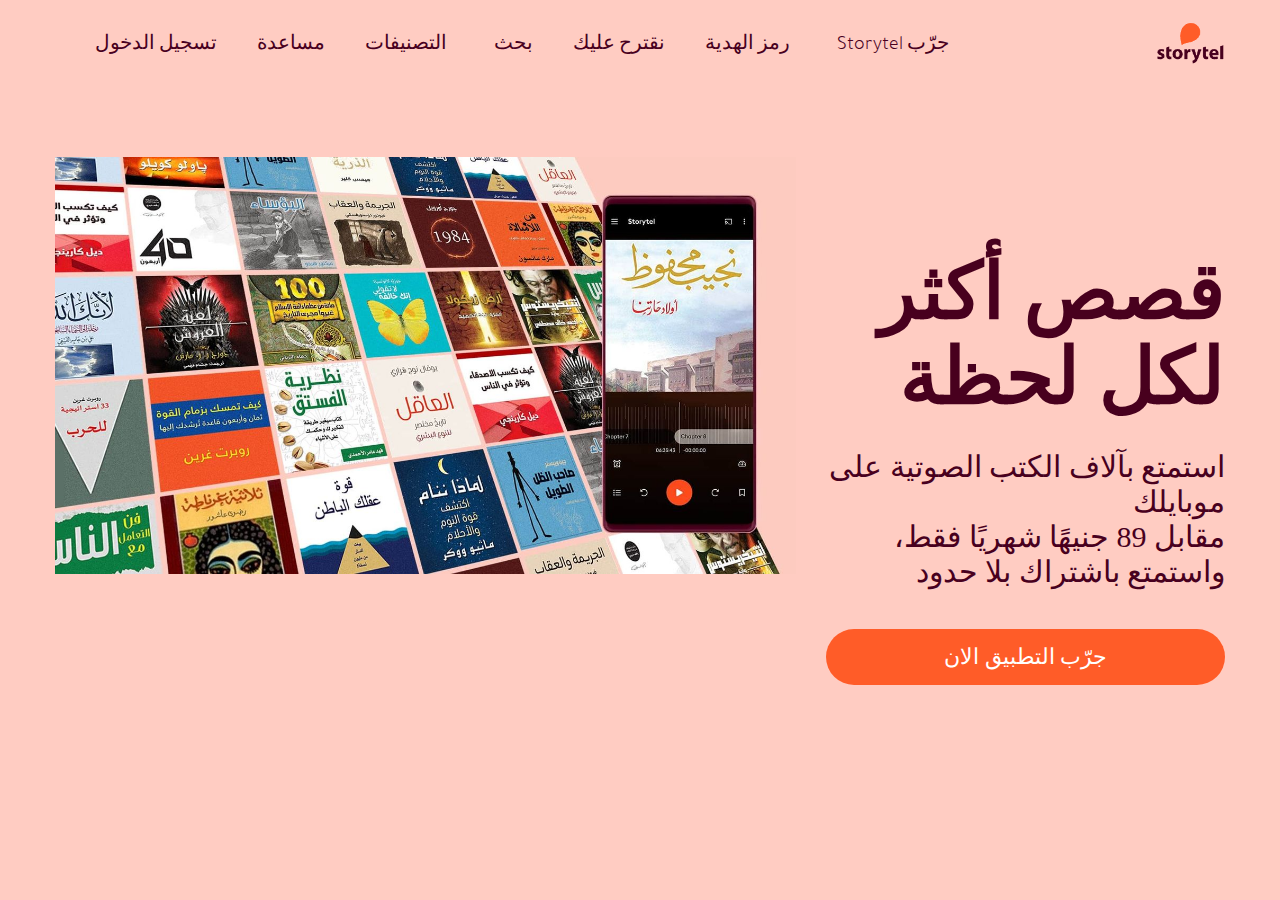
==== index.html @ 80e8d307 "Fonts, Section-1, index file" ====
<!DOCTYPE html>
<html lang="en">
  <head>
    <meta charset="UTF-8" />
    <meta http-equiv="X-UA-Compatible" content="IE=edge" />
    <meta name="viewport" content="width=device-width, initial-scale=1.0" />
    <link rel="icon" type="image/png" href="./Storytel-images/logo.png" />
    <link rel="stylesheet" href="css/main.css" />
    <link rel="stylesheet" href="fonts/Tajawal/stylesheet.css" />
    <link rel="stylesheet" href="fonts/ge-ss/stylesheet.css" />
    <link rel="stylesheet" href="fonts/New folder/stylesheet.css" />
    <link
      rel="stylesheet"
      href="https://cdnjs.cloudflare.com/ajax/libs/font-awesome/6.0.0-beta2/css/all.min.css"
      integrity="sha512-YWzhKL2whUzgiheMoBFwW8CKV4qpHQAEuvilg9FAn5VJUDwKZZxkJNuGM4XkWuk94WCrrwslk8yWNGmY1EduTA=="
      crossorigin="anonymous"
      referrerpolicy="no-referrer"
    />
    <title>الكتب الصوتية معك دائمًا</title>
  </head>
  <body>
    <!-- Start Navbar -->
    <nav>
      <div class="container">
        <ul>
          <li>تسجيل الدخول</li>
          <li>مساعدة</li>
          <li><i class="fas fa-chevron-down"></i> التصنيفات</li>
          <li>بحث</li>
          <li>نقترح عليك</li>
          <li><i class="fas fa-chevron-down"></i> رمز الهدية</li>
          <li>Storytel جرّب</li>
        </ul>
        <img src="Storytel-images/logo-nav.png" alt="" />
      </div>
    </nav>
    <!-- End Navbar -->

    <!-- Start Section 1 -->
    <section class="sec-1">
      <div class="container">
        <div class="left-side">
          <img src="Storytel-images/image.jpg" alt="" />
        </div>
        <div class="right-side">
          <h1>قصص أكثر لكل لحظة</h1>
          <p>
            استمتع بآلاف الكتب الصوتية على موبايلك<br />
            مقابل 89 جنيهًا شهريًا فقط، واستمتع باشتراك بلا حدود
          </p>

          <div class="button">جرّب التطبيق الان</div>
        </div>
      </div>
    </section>
  </body>
</html>
---- css/main.css ----
:root {
  --main-color: #ffccc2;
  --button-color: #ff5c28;
  --second-color: #48001e;
}

body {
  margin: 0;
  box-sizing: border-box;
  background-color: var(--main-color);
  font-family: ;
}
.container {
  padding-left: 15px;
  padding-right: 15px;
  margin-left: auto;
  margin-right: auto;
}
/* Small */
@media (min-width: 768px) {
  .container {
    width: 750px;
  }
}
/* Medium */
@media (min-width: 992px) {
  .container {
    width: 970px;
  }
}
/* Large */
@media (min-width: 1200px) {
  .container {
    width: 1170px;
  }
}
/* XLarge */
@media (min-width: 1440px) {
  .container {
    width: 1540px;
  }
}

nav {
  position: sticky;
  top: 0;
  background-color: var(--main-color);
}
nav .container {
  display: flex;
  justify-content: space-between;
  align-items: center;
  padding: 10px 0px;
}
nav ul {
  list-style: none;
  display: flex;
  font-size: 20px;
  font-family: "tajawal_lightregular";
  padding: 0;
  color: var(--second-color);
}

nav ul li {
  margin-left: 40px;
}
li i {
  margin-right: 7px;
  padding-bottom: 5px;
}
nav .container img {
  width: 6%;
}

.sec-1 {
  padding: 70px 0px;
}

.sec-1 .container {
  display: flex;
}
.sec-1 .container .left-side {
  width: 65%;
}
.sec-1 .container .right-side {
  width: 35%;
  text-align: right;
  padding: 40px 0px 40px 30px;
  color: var(--second-color);
}

.sec-1 .container .right-side h1 {
  font-size: 78px;
  line-height: 85px;
  margin-bottom: 0px;
}
.sec-1 .container .right-side p {
  font-size: 30px;
}
.sec-1 .container .left-side img {
  width: 100%;
}
.sec-1 .container .right-side .button {
  background-color: var(--button-color);
  color: white;
  display: flex;
  justify-content: center;
  align-items: center;
  padding: 15px;
  border-radius: 30px;
  font-size: 22px;
  margin-top: 40px;
}
---- fonts/Tajawal/stylesheet.css ----
/*! Generated by Font Squirrel (https://www.fontsquirrel.com) on November 1, 2021 */



@font-face {
    font-family: 'tajawal_blackregular';
    src: url('arbfonts-tajawal-black-webfont.woff2') format('woff2'),
         url('arbfonts-tajawal-black-webfont.woff') format('woff');
    font-weight: normal;
    font-style: normal;

}




@font-face {
    font-family: 'tajawalbold';
    src: url('arbfonts-tajawal-bold-webfont.woff2') format('woff2'),
         url('arbfonts-tajawal-bold-webfont.woff') format('woff');
    font-weight: normal;
    font-style: normal;

}




@font-face {
    font-family: 'tajawalbold';
    src: url('arbfonts-tajawal-bold-1-webfont.woff2') format('woff2'),
         url('arbfonts-tajawal-bold-1-webfont.woff') format('woff');
    font-weight: normal;
    font-style: normal;

}




@font-face {
    font-family: 'tajawalbold';
    src: url('arbfonts-tajawal-bold-2-webfont.woff2') format('woff2'),
         url('arbfonts-tajawal-bold-2-webfont.woff') format('woff');
    font-weight: normal;
    font-style: normal;

}




@font-face {
    font-family: 'tajawal_extraboldregular';
    src: url('arbfonts-tajawal-extrabold-webfont.woff2') format('woff2'),
         url('arbfonts-tajawal-extrabold-webfont.woff') format('woff');
    font-weight: normal;
    font-style: normal;

}




@font-face {
    font-family: 'tajawal_extralightregular';
    src: url('arbfonts-tajawal-extralight-webfont.woff2') format('woff2'),
         url('arbfonts-tajawal-extralight-webfont.woff') format('woff');
    font-weight: normal;
    font-style: normal;

}




@font-face {
    font-family: 'tajawal_lightregular';
    src: url('arbfonts-tajawal-light-webfont.woff2') format('woff2'),
         url('arbfonts-tajawal-light-webfont.woff') format('woff');
    font-weight: normal;
    font-style: normal;

}




@font-face {
    font-family: 'tajawal_mediumregular';
    src: url('arbfonts-tajawal-medium-webfont.woff2') format('woff2'),
         url('arbfonts-tajawal-medium-webfont.woff') format('woff');
    font-weight: normal;
    font-style: normal;

}




@font-face {
    font-family: 'tajawalregular';
    src: url('arbfonts-tajawal-regular-webfont.woff2') format('woff2'),
         url('arbfonts-tajawal-regular-webfont.woff') format('woff');
    font-weight: normal;
    font-style: normal;

}




@font-face {
    font-family: 'tajawalregular';
    src: url('arbfonts-tajawal-regular-1-webfont.woff2') format('woff2'),
         url('arbfonts-tajawal-regular-1-webfont.woff') format('woff');
    font-weight: normal;
    font-style: normal;

}




@font-face {
    font-family: 'tajawalregular';
    src: url('arbfonts-tajawal-regular-2-webfont.woff2') format('woff2'),
         url('arbfonts-tajawal-regular-2-webfont.woff') format('woff');
    font-weight: normal;
    font-style: normal;

}




@font-face {
    font-family: 'tajawal_blackregular';
    src: url('arbfonts-tajawal-black-webfont.woff2') format('woff2'),
         url('arbfonts-tajawal-black-webfont.woff') format('woff');
    font-weight: normal;
    font-style: normal;

}
---- fonts/ge-ss/stylesheet.css ----
/*! Generated by Font Squirrel (https://www.fontsquirrel.com) on November 1, 2021 */



@font-face {
    font-family: 'ge_ss_twomedium';
    src: url('arbfonts-ge_ss_two_medium_5-webfont.woff2') format('woff2'),
         url('arbfonts-ge_ss_two_medium_5-webfont.woff') format('woff');
    font-weight: normal;
    font-style: normal;

}




@font-face {
    font-family: 'ge_ss_twomedium';
    src: url('arbfonts-ge-ss-two-medium-webfont.woff2') format('woff2'),
         url('arbfonts-ge-ss-two-medium-webfont.woff') format('woff');
    font-weight: normal;
    font-style: normal;

}
---- fonts/New folder/stylesheet.css ----
/*! Generated by Font Squirrel (https://www.fontsquirrel.com) on November 2, 2021 */



@font-face {
    font-family: 'urwgeometricarabiuploadedfile';
    src: url('alfont_com_urwgeometricarabic-black-1-webfont.woff2') format('woff2'),
         url('alfont_com_urwgeometricarabic-black-1-webfont.woff') format('woff');
    font-weight: normal;
    font-style: normal;

}




@font-face {
    font-family: 'urwgeometricarabiuploadedfile';
    src: url('alfont_com_urwgeometricarabic-semibold-1-webfont.woff2') format('woff2'),
         url('alfont_com_urwgeometricarabic-semibold-1-webfont.woff') format('woff');
    font-weight: normal;
    font-style: normal;

}




@font-face {
    font-family: 'urwgeometricarabiuploadedfile';
    src: url('alfont_com_urwgeometricarabic-light-1-webfont.woff2') format('woff2'),
         url('alfont_com_urwgeometricarabic-light-1-webfont.woff') format('woff');
    font-weight: normal;
    font-style: normal;

}




@font-face {
    font-family: 'urwgeometricarabiuploadedfile';
    src: url('alfont_com_urwgeometricarabic-thin-1-webfont.woff2') format('woff2'),
         url('alfont_com_urwgeometricarabic-thin-1-webfont.woff') format('woff');
    font-weight: normal;
    font-style: normal;

}




@font-face {
    font-family: 'urwgeometricarabiuploadedfile';
    src: url('alfont_com_urwgeometricarabic-medium-1-webfont.woff2') format('woff2'),
         url('alfont_com_urwgeometricarabic-medium-1-webfont.woff') format('woff');
    font-weight: normal;
    font-style: normal;

}




@font-face {
    font-family: 'urwgeometricarabiuploadedfile';
    src: url('alfont_com_urwgeometricarabic-regular-webfont.woff2') format('woff2'),
         url('alfont_com_urwgeometricarabic-regular-webfont.woff') format('woff');
    font-weight: normal;
    font-style: normal;

}
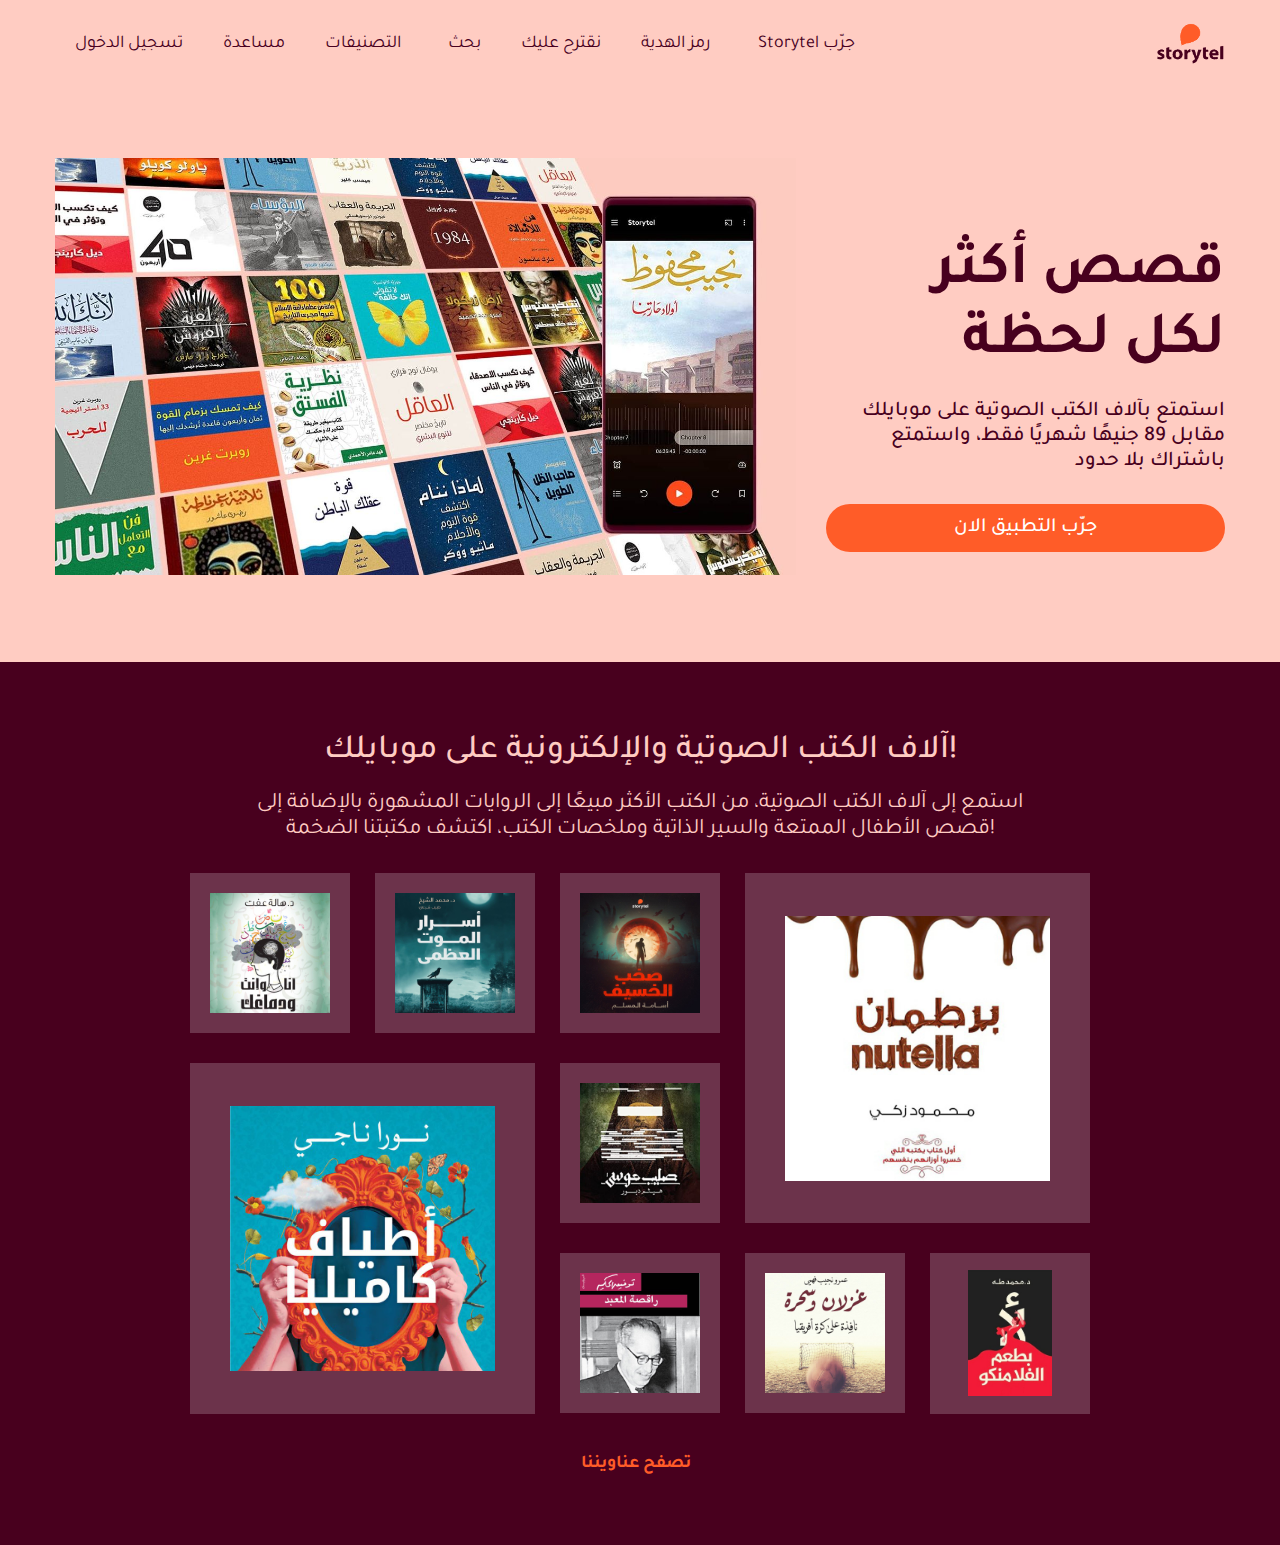
==== commit 8206f579: "removed fonts and add first and second section" ====
--- a/index.html
+++ b/index.html
@@ -5,10 +5,19 @@
     <meta http-equiv="X-UA-Compatible" content="IE=edge" />
     <meta name="viewport" content="width=device-width, initial-scale=1.0" />
     <link rel="icon" type="image/png" href="./Storytel-images/logo.png" />
+
+    <!-- CSS file -->
     <link rel="stylesheet" href="css/main.css" />
-    <link rel="stylesheet" href="fonts/Tajawal/stylesheet.css" />
-    <link rel="stylesheet" href="fonts/ge-ss/stylesheet.css" />
-    <link rel="stylesheet" href="fonts/New folder/stylesheet.css" />
+
+    <!-- Fonts -->
+    <link rel="preconnect" href="https://fonts.googleapis.com" />
+    <link rel="preconnect" href="https://fonts.gstatic.com" crossorigin />
+    <link
+      href="https://fonts.googleapis.com/css2?family=Tajawal:wght@200;300;400;500;700;800&display=swap"
+      rel="stylesheet"
+    />
+
+    <!-- Icons -->
     <link
       rel="stylesheet"
       href="https://cdnjs.cloudflare.com/ajax/libs/font-awesome/6.0.0-beta2/css/all.min.css"
@@ -48,10 +57,49 @@
             استمتع بآلاف الكتب الصوتية على موبايلك<br />
             مقابل 89 جنيهًا شهريًا فقط، واستمتع باشتراك بلا حدود
           </p>
-
           <div class="button">جرّب التطبيق الان</div>
         </div>
       </div>
     </section>
+
+    <section class="sec-2">
+      <div class="container">
+        <div class="head-section">
+          <div class="heading">
+            آلاف الكتب الصوتية والإلكترونية على موبايلك!
+          </div>
+          <div class="desc">
+            استمع إلى آلاف الكتب الصوتية، من الكتب الأكثر مبيعًا إلى الروايات
+            المشهورة بالإضافة إلى<br />
+            قصص الأطفال الممتعة والسير الذاتية وملخصات الكتب، اكتشف مكتبتنا
+            الضخمة!
+          </div>
+        </div>
+        <div class="grid-books">
+          <div class="outer"><img src="Storytel-images/cover7.jpg" /></div>
+          <div class="outer"><img src="Storytel-images/cover8.jpg" /></div>
+          <div class="outer"><img src="Storytel-images/cover9.jpg" /></div>
+          <div class="outer o4"><img src="Storytel-images/cover.jpg" /></div>
+          <div class="outer o5">
+            <img src="Storytel-images/cover5.jpg" alt="" />
+          </div>
+          <div class="outer"><img src="Storytel-images/cover6.jpg" /></div>
+          <div class="outer o7"><img src="Storytel-images/cover2.jpg" /></div>
+          <div class="outer"><img src="Storytel-images/cover3.jpg" /></div>
+          <div class="outer o9"><img src="Storytel-images/cover4.jpg" /></div>
+        </div>
+        <div class="section-footer">
+          <i class="fas fa-angle-left"></i>تصفح عناويننا
+        </div>
+      </div>
+    </section>
+
+    <script>
+      window.addEventListener('scroll', function(){
+        let header = document.querySelector('nav');
+        let windowPosition = window.scrollY > 0;
+            header.classList.toggle('scroll-active', windowPosition);
+      })
+    </script>
   </body>
 </html>
--- a/css/main.css
+++ b/css/main.css
@@ -8,7 +8,7 @@
   margin: 0;
   box-sizing: border-box;
   background-color: var(--main-color);
-  font-family: ;
+  font-family: "Tajawal", sans-serif;
 }
 .container {
   padding-left: 15px;
@@ -37,7 +37,7 @@
 /* XLarge */
 @media (min-width: 1440px) {
   .container {
-    width: 1540px;
+    width: 1370px;
   }
 }
 
@@ -45,22 +45,28 @@
   position: sticky;
   top: 0;
   background-color: var(--main-color);
+  transition: background-color 0.5s ease;
 }
 nav .container {
   display: flex;
   justify-content: space-between;
   align-items: center;
-  padding: 10px 0px;
+  padding: 15px 0px;
+}
+.scroll-active{
+  background-color: #FFFFFF;
 }
 nav ul {
   list-style: none;
   display: flex;
-  font-size: 20px;
-  font-family: "tajawal_lightregular";
+  font-size: 18px;
   padding: 0;
   color: var(--second-color);
-}
-
+  font-weight: 400;
+}
+ul li:first-child {
+  margin-left: 20px;
+}
 nav ul li {
   margin-left: 40px;
 }
@@ -90,12 +96,14 @@
 }
 
 .sec-1 .container .right-side h1 {
-  font-size: 78px;
-  line-height: 85px;
+  font-size: 60px;
+  line-height: 70px;
+  font-weight: 700;
   margin-bottom: 0px;
 }
 .sec-1 .container .right-side p {
-  font-size: 30px;
+  font-size: 21px;
+  font-weight: 500;
 }
 .sec-1 .container .left-side img {
   width: 100%;
@@ -106,8 +114,90 @@
   display: flex;
   justify-content: center;
   align-items: center;
-  padding: 15px;
+  padding: 12px;
   border-radius: 30px;
+  font-size: 20px;
+  margin-top: 30px;
+  font-weight: 500;
+}
+
+.sec-2 {
+  background-color: var(--second-color);
+}
+.sec-2 .container {
+  padding: 70px 0px;
+  display: flex;
+  flex-direction: column;
+  align-items: center;
+}
+
+.sec-2 .container .head-section {
+  text-align: center;
+  color: var(--main-color);
+}
+
+.head-section .heading {
+  font-size: 34px;
+  margin-bottom: 18px;
+  font-weight: 500;
+}
+.head-section .desc {
   font-size: 22px;
-  margin-top: 40px;
-}
+}
+
+.sec-2 .grid-books {
+  margin-top: 30px;
+  width: 900px;
+  height: 530px;
+  display: grid;
+  grid-template-columns: 160px 160px 160px 160px 160px;
+  grid-template-rows: 165px 165px 165px;
+  gap: 25px;
+  align-items: flex-start;
+}
+.outer img {
+  width: 100%;
+  transition: all 0.3s ease-out 0s;
+}
+.outer {
+  padding: 20px;
+  background-color: #6c334b;
+  display: flex;
+  justify-content: center;
+  align-items: center;
+}
+.o4 {
+  grid-column: 4 / span 2;
+  grid-row: 1 / span 2;
+  padding: 40px;
+  height: 76%;
+}
+.o5 {
+  grid-column: 1 / span 2;
+  grid-row: 2 / span 1;
+  padding: 40px;
+  height: 164%;
+}
+.o7 {
+  grid-column: 3;
+}
+.o9 {
+  height: 73%;
+}
+.o9 img {
+  width: 70%;
+}
+.outer img:hover {
+  cursor: pointer;
+  transform: scale(1.1);
+}
+
+.section-footer {
+  margin-top: 50px;
+  color: var(--button-color);
+  font-weight: 700;
+  font-size: 18px;
+}
+.section-footer i {
+  margin-right: 8px;
+}
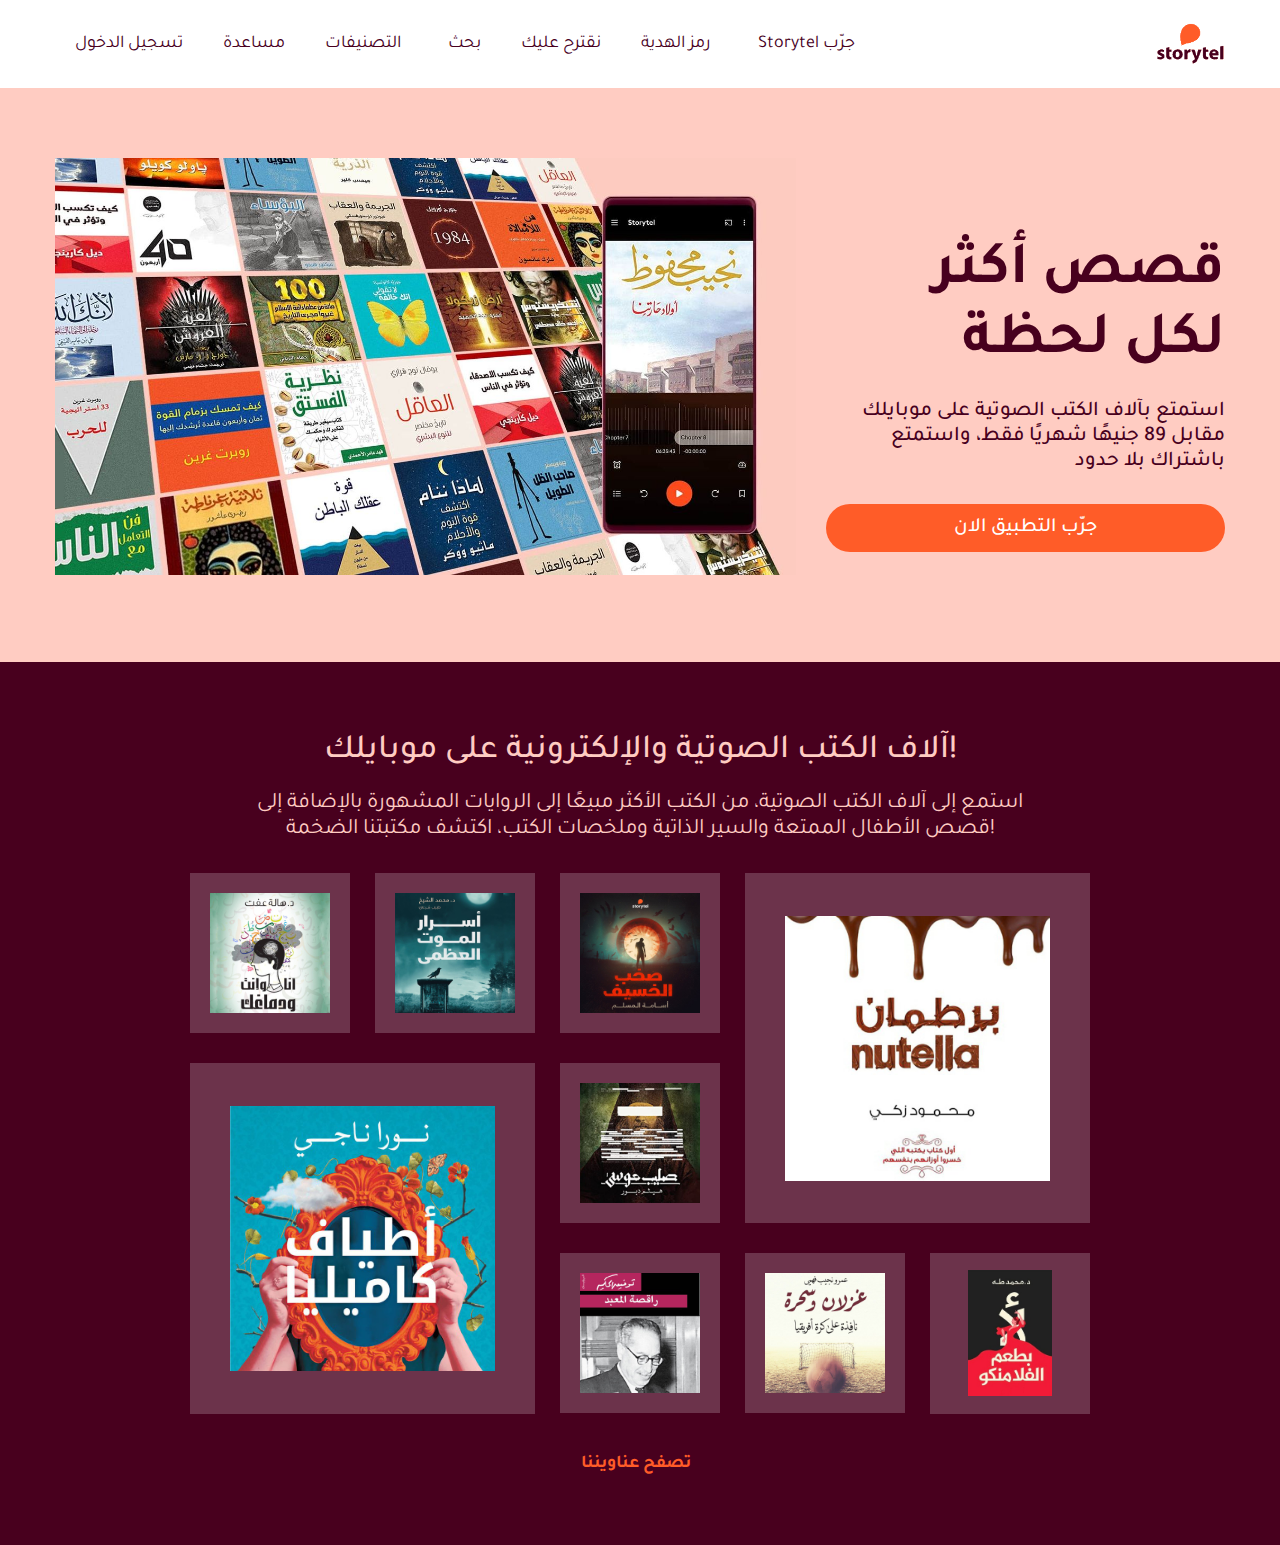
==== commit f8f2ff42: "add the navbar hover" ====
--- a/index.html
+++ b/index.html
@@ -34,10 +34,37 @@
         <ul>
           <li>تسجيل الدخول</li>
           <li>مساعدة</li>
-          <li><i class="fas fa-chevron-down"></i> التصنيفات</li>
+          <li class="Drop d-1">
+            <i class="fas fa-chevron-down"></i> التصنيفات
+            <ul>
+              <li>كتب دينية</li>
+              <li>أدب الجريمة</li>
+              <li>التاريخ</li>
+              <li>تطوير الذات</li>
+              <li>كتب الناشئة</li>
+              <li>روايات رومانسية</li>
+              <li>الإدارة والأعمال</li>
+              <li>الأدب الكلاسيكي</li>
+              <li>الرواية</li>
+              <li>كتب الأطفال</li>
+              <li>كتب واقعية</li>
+              <li>الشعر</li>
+              <li>اللغات</li>
+              <li>سير وتراجم</li>
+              <li>الخيال العلمي</li>
+              <li>القصص</li>
+              <li>الإثارة والتشويق</li>
+            </ul>
+          </li>
           <li>بحث</li>
           <li>نقترح عليك</li>
-          <li><i class="fas fa-chevron-down"></i> رمز الهدية</li>
+          <li class="Drop d-2">
+            <i class="fas fa-chevron-down"></i> رمز الهدية
+            <ul>
+              <li>تفعيل رمز الهدية</li>
+              <li>شراء رمز هدية</li>
+            </ul>
+          </li>
           <li>Storytel جرّب</li>
         </ul>
         <img src="Storytel-images/logo-nav.png" alt="" />
@@ -95,11 +122,11 @@
     </section>
 
     <script>
-      window.addEventListener('scroll', function(){
-        let header = document.querySelector('nav');
+      window.addEventListener("scroll", function () {
+        let header = document.querySelector("nav");
         let windowPosition = window.scrollY > 0;
-            header.classList.toggle('scroll-active', windowPosition);
-      })
+        header.classList.toggle("scroll-active", windowPosition);
+      });
     </script>
   </body>
 </html>
--- a/css/main.css
+++ b/css/main.css
@@ -53,8 +53,11 @@
   align-items: center;
   padding: 15px 0px;
 }
-.scroll-active{
-  background-color: #FFFFFF;
+.scroll-active {
+  background-color: #ffffff;
+}
+nav:hover {
+  background-color: white;
 }
 nav ul {
   list-style: none;
@@ -70,6 +73,63 @@
 nav ul li {
   margin-left: 40px;
 }
+.Drop {
+  position: relative;
+}
+.Drop ul {
+  -webkit-box-shadow: -1px 27px 48px -40px rgb(0 0 0 / 75%);
+  -moz-box-shadow: -1px 27px 48px -40px rgb(0 0 0 / 75%);
+  box-shadow: -1px 27px 48px -40px rgb(0 0 0 / 75%);
+}
+
+.d-1 ul {
+  list-style: none;
+  position: absolute;
+  width: 900px;
+  height: 250px;
+  top: 25px;
+  left: -250px;
+  background-color: white;
+  transition: 0.4s;
+  grid-template-columns: 1fr 1fr 1fr 1fr;
+  padding: 30px 30px 0px;
+  text-align: right;
+  direction: rtl;
+  display: none;
+}
+.d-2 ul {
+  list-style: none;
+  position: absolute;
+  width: 200px;
+  height: 100px;
+  top: 25px;
+  left: -50px;
+  background-color: white;
+  transition: 0.4s;
+  grid-template-columns: 1fr;
+  padding: 50px 25px 10px;
+  text-align: right;
+  direction: rtl;
+  display: none;
+}
+.d-1 ul li,
+.d-2 ul li {
+  transition: 0.4s;
+}
+.d-1:hover ul,
+.d-2:hover ul {
+  display: grid;
+  cursor: initial;
+}
+nav ul li:hover {
+  cursor: pointer;
+  color: var(--button-color);
+}
+.d-1 ul li:hover,
+.d-2 ul li:hover {
+  padding-right: 8px;
+}
+
 li i {
   margin-right: 7px;
   padding-bottom: 5px;
@@ -119,6 +179,12 @@
   font-size: 20px;
   margin-top: 30px;
   font-weight: 500;
+  transition: 0.4s;
+}
+
+.sec-1 .container .right-side .button:hover {
+  background-color: #e35121;
+  cursor: pointer;
 }
 
 .sec-2 {
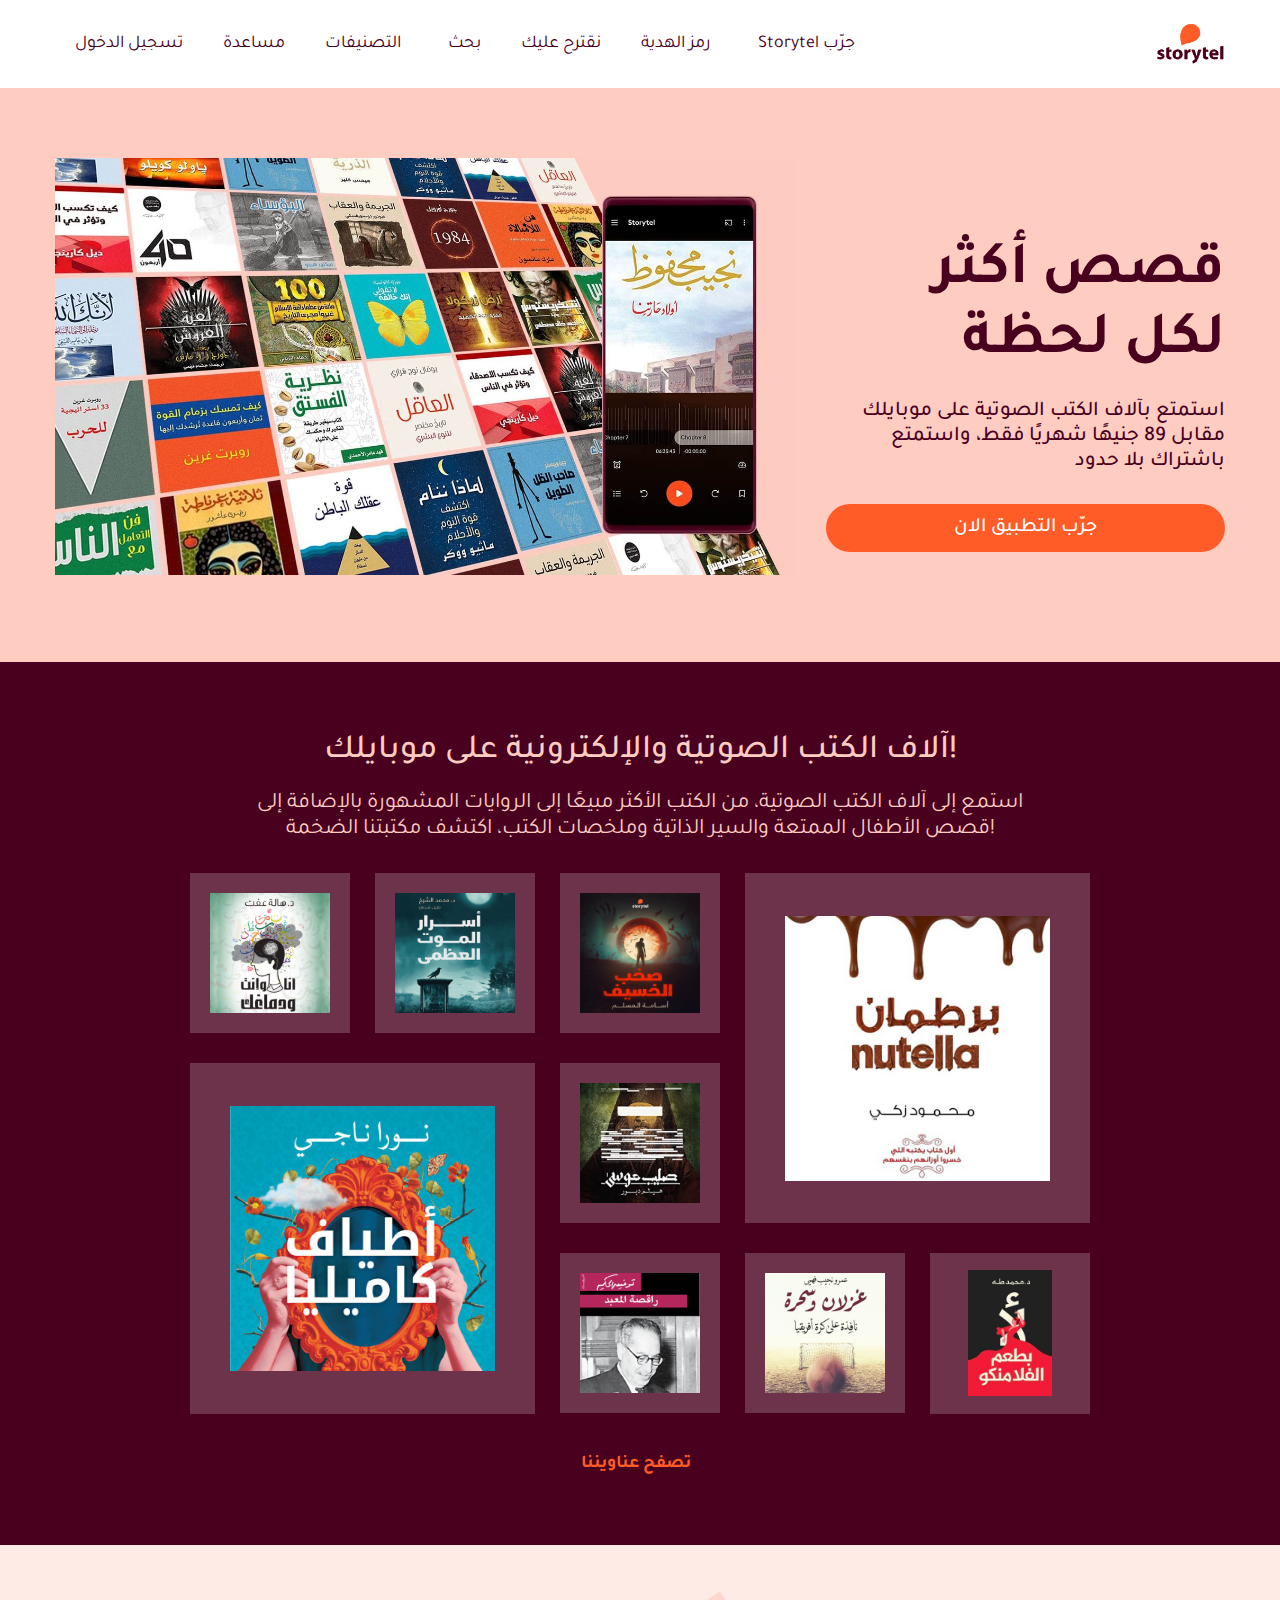
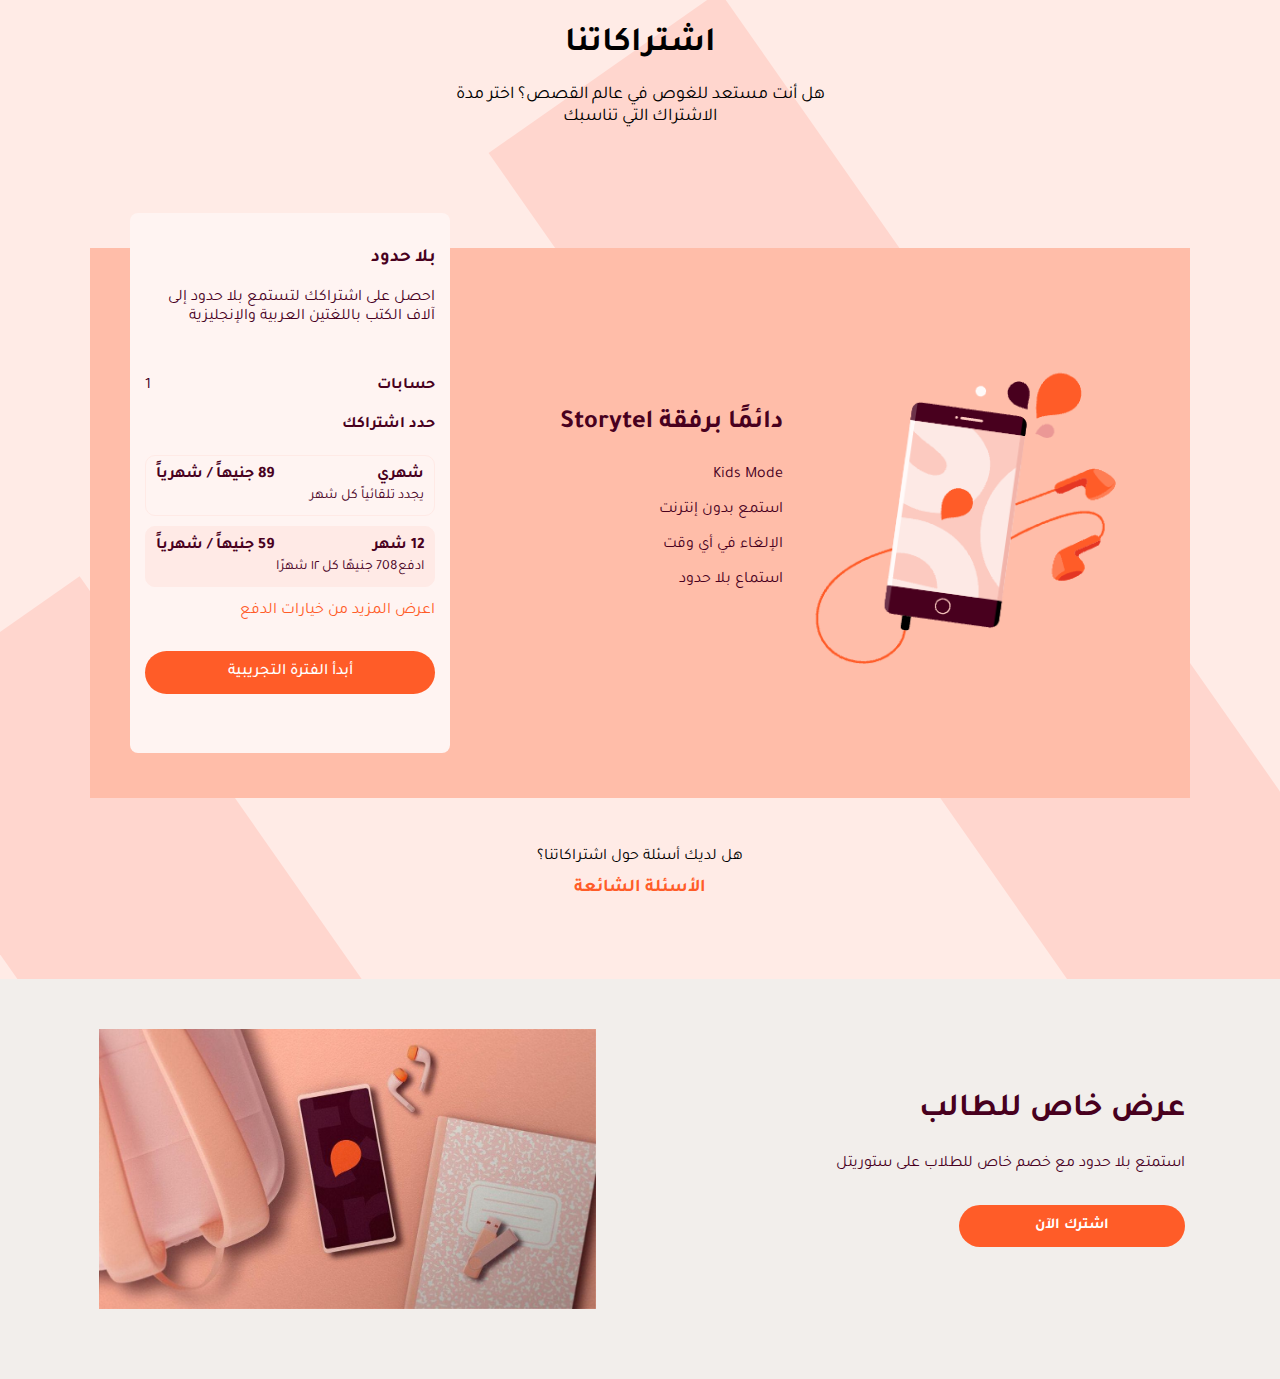
==== commit ea6090b8: "add files via upload" ====
--- a/index.html
+++ b/index.html
@@ -88,7 +88,9 @@
         </div>
       </div>
     </section>
-
+    <!-- End Section 1 -->
+
+    <!-- Start Section 2 -->
     <section class="sec-2">
       <div class="container">
         <div class="head-section">
@@ -120,7 +122,84 @@
         </div>
       </div>
     </section>
-
+    <!-- End Section 2 -->
+
+    <!-- Start Section 3 -->
+    <section class="sec-3">
+      <div class="back-rects">
+        <div class="rect-left"></div>
+        <div class="rect-right"></div>
+      </div>
+      <div class="container">
+        <div class="head-section">
+          <div class="heading">اشتراكاتنا</div>
+          <div class="desc">
+            هل أنت مستعد للغوص في عالم القصص؟ اختر مدة<br />
+            الاشتراك التي تناسبك
+          </div>
+        </div>
+        <div class="form">
+          <div class="rippon">
+            <h3>بلا حدود</h3>
+            <p>
+              احصل على اشتراكك لتستمع بلا حدود إلى آلاف الكتب باللغتين العربية
+              والإنجليزية
+            </p>
+            <div class="accounts"><span>حسابات</span> <span>1</span></div>
+            <h4>حدد اشتراكك</h4>
+            <div class="supscription">
+              <div class="rect">
+                <div class="sup">
+                  <span>شهري</span> <span>89 جنيهاً / شهرياً</span>
+                </div>
+                <div class="desc-sup">يجدد تلقائياً كل شهر</div>
+              </div>
+              <div class="rect monthly">
+                <div class="sup">
+                  <span>12 شهر </span> <span>59 جنيهاً / شهرياً</span>
+                </div>
+                <div class="desc-sup">ادفع708 جنيهًا كل ١٢ شهرًا</div>
+              </div>
+            </div>
+            <div class="show-more">اعرض المزيد من خيارات الدفع</div>
+            <div class="button rip-btn">أبدأ الفترة التجريبية</div>
+          </div>
+          <div class="middle">
+            <div class="mid-head">دائمًا برفقة Storytel</div>
+             <br>
+            <div class="features">Kids Mode <br>
+              استمع بدون إنترنت <br>
+              الإلغاء في أي وقت <br>
+              استماع بلا حدود
+            </div>
+            </div>
+            <div class="right"><img src="/Storytel-images/cover-img.png" alt=""></div>
+          </div>
+          <div class="section-foot">
+            هل لديك أسئلة حول اشتراكاتنا؟ <br>
+            <div class="section-footer">الأسئلة الشائعة</div>
+          </div>
+        </div>
+      
+      </div>
+    </section>
+    <!-- End Section 3 -->
+
+    <!-- Start Section 4 -->
+<section class="sec-4">
+  <div class="container">
+    <div class="left-part">
+      <img src="/Storytel-images/image2.jpg" >
+    </div>
+    <div class="right-part">
+      <div class="right-head">عرض خاص للطالب</div>
+      <p>استمتع بلا حدود مع خصم خاص للطلاب على ستوريتل</p>
+      <div class="button">اشترك الآن</div>
+    </div>
+  </div>
+</section>
+    <!-- End Section 4 -->
+    <!-- Script File -->
     <script>
       window.addEventListener("scroll", function () {
         let header = document.querySelector("nav");
--- a/css/main.css
+++ b/css/main.css
@@ -46,6 +46,7 @@
   top: 0;
   background-color: var(--main-color);
   transition: background-color 0.5s ease;
+  z-index: 99;
 }
 nav .container {
   display: flex;
@@ -168,7 +169,7 @@
 .sec-1 .container .left-side img {
   width: 100%;
 }
-.sec-1 .container .right-side .button {
+.button {
   background-color: var(--button-color);
   color: white;
   display: flex;
@@ -181,8 +182,7 @@
   font-weight: 500;
   transition: 0.4s;
 }
-
-.sec-1 .container .right-side .button:hover {
+.button:hover {
   background-color: #e35121;
   cursor: pointer;
 }
@@ -267,3 +267,188 @@
 .section-footer i {
   margin-right: 8px;
 }
+
+.sec-3 {
+  padding: 80px 0px;
+  background-color: #ffebe6;
+  position: relative;
+  z-index: 0;
+}
+.sec-3 .container {
+  display: flex;
+  flex-direction: column;
+  align-items: center;
+}
+
+.sec-3 .head-section {
+  text-align: center;
+}
+.sec-3 .head-section .heading {
+  font-weight: 700;
+}
+.sec-3 .head-section .desc {
+  font-size: 18px;
+}
+.form {
+  margin-top: 120px;
+  width: 1100px;
+  height: 550px;
+  background-color: #ffbda9;
+  display: flex;
+  justify-content: space-between;
+  color: #48001e;
+}
+
+.rippon {
+  box-sizing: border-box;
+  position: relative;
+  width: 320px;
+  height: 540px;
+  background-color: #fff4f2;
+  border-radius: 8px;
+  top: -35px;
+  left: 40px;
+  direction: rtl;
+  padding: 15px;
+}
+.rippon p {
+  margin-bottom: 40px;
+}
+.rippon .accounts {
+  display: flex;
+  justify-content: space-between;
+  padding: 10px 0px;
+}
+.rippon h4 {
+  margin: 10px 0 20px 0;
+}
+.rippon .accounts span:first-child {
+  font-weight: 700;
+}
+
+.supscription {
+  display: grid;
+  gap: 10px;
+}
+.supscription .rect {
+  padding: 10px 10px;
+  border-radius: 10px;
+  border: 1px #ffeae6 solid;
+}
+.supscription .rect.monthly {
+  background-color: #ffeae6;
+}
+.rect .sup {
+  display: flex;
+  justify-content: space-between;
+  font-weight: bold;
+}
+
+.desc-sup {
+  font-size: 14px;
+  margin-top: 3px;
+}
+
+.show-more {
+  margin-top: 15px;
+  color: var(--button-color);
+}
+
+.button.rip-btn {
+  margin-top: 30px;
+  font-size: 16px;
+}
+.form .middle {
+  width: 30%;
+  direction: rtl;
+  display: flex;
+  flex-direction: column;
+  justify-content: center;
+  margin-left: 20px;
+  margin-top: -40px;
+}
+.form .right {
+  width: 35%;
+  display: flex;
+  align-items: center;
+}
+.form .right img {
+  width: 90%;
+}
+.middle .mid-head {
+  font-weight: 700;
+  font-size: 26px;
+}
+.middle .features {
+  line-height: 35px;
+}
+
+.section-foot {
+  text-align: center;
+  margin-top: 50px;
+}
+.sec-3 .section-footer {
+  margin-top: 10px;
+}
+.sec-3 .back-rects {
+  width: 100%;
+  top: 0;
+  height: 100%;
+  position: absolute;
+  z-index: -1;
+  display: flex;
+  justify-content: space-around;
+  overflow: hidden;
+}
+
+.back-rects > div {
+  background-color: #ffd6ce;
+  height: 120%;
+  width: 22%;
+  bottom: -15px;
+  position: relative;
+  transform: rotate(-35deg);
+}
+.back-rects .rect-left {
+  position: relative;
+  bottom: -600px;
+}
+
+.sec-4 {
+  padding: 50px 0 70px;
+  background-color: #f2eeeb;
+  color: #48001e;
+}
+.sec-4 .container {
+  display: flex;
+}
+.sec-4 .container .left-part {
+  width: 50%;
+  display: flex;
+  justify-content: center;
+  align-items: center;
+}
+.sec-4 .container .left-part img {
+  width: 85%;
+}
+.sec-4 .container .right-part {
+  box-sizing: border-box;
+  padding: 0px 40px;
+  width: 50%;
+  direction: rtl;
+  display: flex;
+  justify-content: center;
+  flex-direction: column;
+}
+
+.sec-4 .container .right-part .button {
+  width: 40%;
+  font-size: 15px;
+  font-weight: bold;
+  margin-top: 15px;
+}
+.sec-4 .container .right-part .right-head{
+  font-size: 32px;
+  font-weight: 700;
+  margin-bottom: 10px;
+}